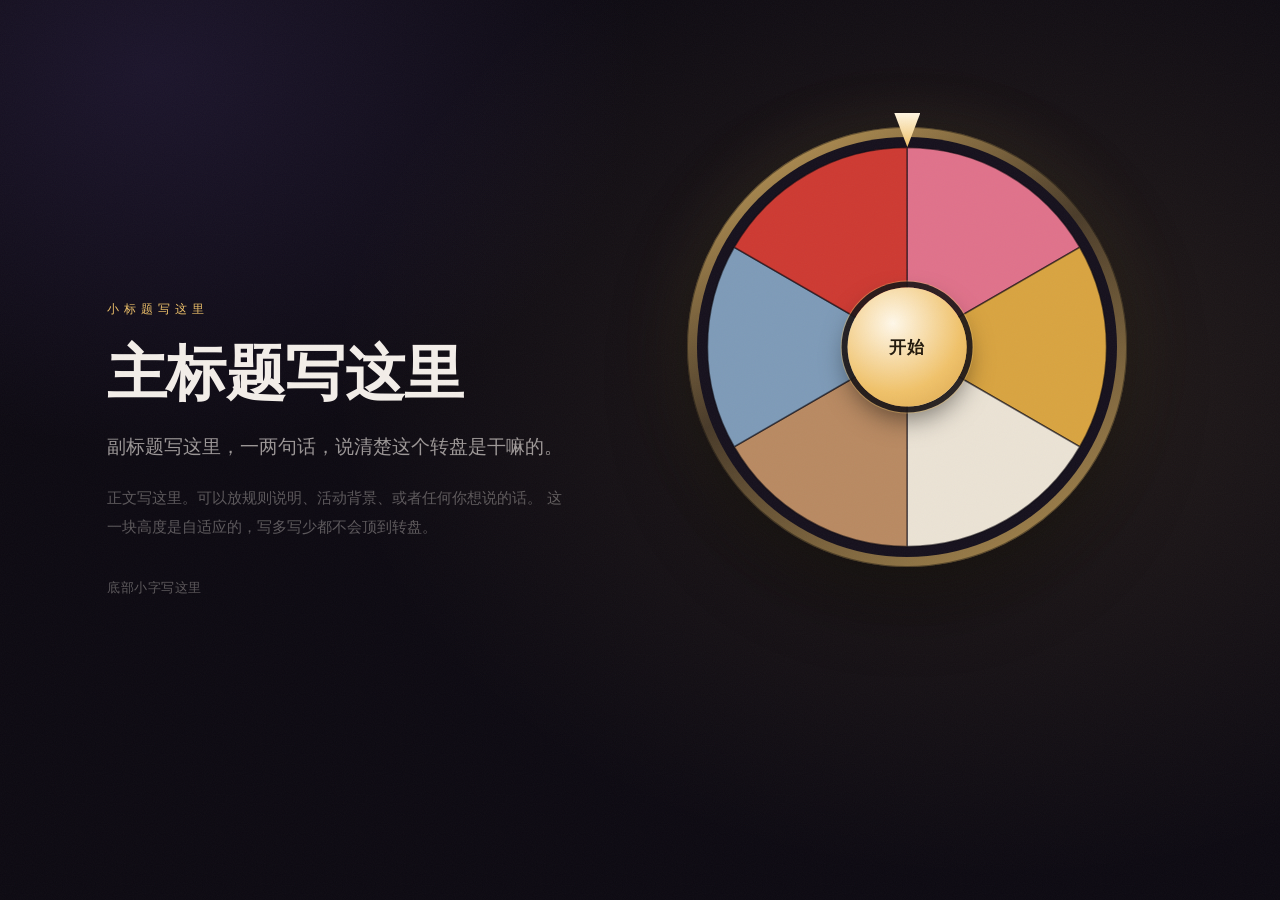
==== wheel/index.html @ 4a63dac9 "wheel: 加入六格礼物转盘，独立子页面 转盘上只有颜色，转停后才揭晓抽中的礼物和实物图。 放在 wheel/ 子目录，自带 HTML/CSS/JS 和图片，不引用站点现有的 styles.css " ====
<!DOCTYPE html>
<html lang="zh-CN">
<head>
<meta charset="UTF-8">
<meta name="viewport" content="width=device-width, initial-scale=1">
<title>转盘</title>
<link rel="stylesheet" href="styles.css">
</head>
<body>

<div class="grain" aria-hidden="true"></div>

<main class="layout">

  <!-- ══════════════════════════════════════════════════════════
       文案区 ── 左半边整块都留给文字，直接改下面的内容即可。
       每个 .slot 是一个独立文案位，鼠标移上去会显示虚线框。
       不需要的那一行，整段删掉就行，布局不会塌。
       ══════════════════════════════════════════════════════════ -->
  <section class="copy">

    <!-- 文案位 1：小标 / eyebrow -->
    <p class="slot eyebrow" data-slot="eyebrow">小标题写这里</p>

    <!-- 文案位 2：主标题 -->
    <h1 class="slot title" data-slot="title">
      主标题写这里
    </h1>

    <!-- 文案位 3：副标题 / 一句话说明 -->
    <p class="slot lead" data-slot="lead">
      副标题写这里，一两句话，说清楚这个转盘是干嘛的。
    </p>

    <!-- 文案位 4：正文段落（可以多段，复制这一行就行） -->
    <p class="slot body" data-slot="body">
      正文写这里。可以放规则说明、活动背景、或者任何你想说的话。
      这一块高度是自适应的，写多写少都不会顶到转盘。
    </p>

    <!-- 文案位 5：底部小字 / 注释 -->
    <p class="slot note" data-slot="note">底部小字写这里</p>

  </section>


  <!-- ══════════════════════════════════════════════════════════
       转盘区 ── 六等分，初始只有颜色，转停后才揭晓礼物。
       礼物、颜色、图片都在 wheel.js 顶部的 SEGMENTS 里配置。
       ══════════════════════════════════════════════════════════ -->
  <section class="stage">

    <div class="wheel-wrap">
      <div class="pointer" aria-hidden="true"></div>

      <div class="wheel-plate">
        <!-- 六个扇形由 wheel.js 生成并注入 -->
        <svg class="wheel" id="wheel" viewBox="0 0 400 400" role="img" aria-label="六等分转盘"></svg>
      </div>

      <button class="hub" id="spin" type="button">
        <span class="hub-label" id="hub-label">开始</span>
      </button>
    </div>

    <!-- 结果区：转停后揭晓。高度是预留好的，不会让页面跳动。 -->
    <div class="result" id="result" aria-live="polite">
      <div class="result-inner">
        <div class="result-photo" id="result-photo"></div>
        <div class="result-text">
          <div class="result-brand" id="result-brand"></div>
          <div class="result-value" id="result-value"></div>
          <!-- 文案位 6：礼物下面那句话（每件礼物一句，见 wheel.js 里每格的 copy 字段） -->
          <div class="slot result-copy" id="result-copy" data-slot="result"></div>
        </div>
      </div>
    </div>

  </section>

</main>

<script src="wheel.js"></script>
</body>
</html>
---- wheel/styles.css ----
/* ═══════════════════════════════════════════════════════════════
   转盘 · 样式
   扇形的颜色不在这里 —— 在 wheel.js 顶部的 SEGMENTS 里改。
   ═══════════════════════════════════════════════════════════════ */

:root {
  --bg:        #0d0a12;
  --bg-lift:   #16111d;
  --ink:       #f3eee9;
  --ink-soft:  rgba(243, 238, 233, 0.62);
  --ink-faint: rgba(243, 238, 233, 0.34);
  --gold:      #f0c26a;
  --rim:       rgba(243, 238, 233, 0.14);

  --spin-duration: 5s;
  --spin-ease: cubic-bezier(0.13, 0.87, 0.17, 1);
}

* { box-sizing: border-box; margin: 0; padding: 0; }

html, body {
  min-height: 100%;
  background: var(--bg);
  color: var(--ink);
  font-family: "PingFang SC", "Hiragino Sans GB", "Microsoft YaHei",
               "Helvetica Neue", system-ui, sans-serif;
  -webkit-font-smoothing: antialiased;
}

body {
  /* 一层很淡的光晕，让转盘所在的一侧显得有光打过来 */
  background:
    radial-gradient(120vh 90vh at 78% 42%, rgba(240, 194, 106, 0.10), transparent 62%),
    radial-gradient(90vh 70vh at 12% 8%, rgba(120, 90, 200, 0.14), transparent 60%),
    var(--bg);
  background-attachment: fixed;
}

/* 极淡的颗粒，压住大面积纯色的塑料感 */
.grain {
  position: fixed; inset: 0;
  pointer-events: none;
  z-index: 3;
  opacity: 0.035;
  background-image: url("data:image/svg+xml,%3Csvg xmlns='http://www.w3.org/2000/svg' width='140' height='140'%3E%3Cfilter id='n'%3E%3CfeTurbulence type='fractalNoise' baseFrequency='0.9' numOctaves='3'/%3E%3C/filter%3E%3Crect width='140' height='140' filter='url(%23n)'/%3E%3C/svg%3E");
}


/* ── 布局 ────────────────────────────────────────────────── */

.layout {
  max-width: 1180px;
  margin: 0 auto;
  padding: clamp(32px, 6vw, 88px) clamp(22px, 5vw, 56px);
  min-height: 100vh;
  display: grid;
  grid-template-columns: minmax(280px, 0.86fr) minmax(320px, 1fr);
  gap: clamp(32px, 6vw, 76px);
  align-items: center;
}


/* ── 文案区 ──────────────────────────────────────────────── */

.copy {
  display: flex;
  flex-direction: column;
  gap: 20px;
  max-width: 46ch;
}

/* 文案位：平时看不见框，鼠标移上去才显示虚线，方便你定位要改哪一块。
   交付时如果不想要这个提示，把下面这条 :hover 规则删掉即可。 */
.slot {
  border: 1px dashed transparent;
  border-radius: 6px;
  margin: -6px -10px;
  padding: 6px 10px;
  transition: border-color 0.2s ease;
}
.slot:hover { border-color: rgba(243, 238, 233, 0.16); }

.eyebrow {
  font-size: 12px;
  letter-spacing: 0.42em;
  text-transform: uppercase;
  color: var(--gold);
  font-weight: 500;
}

.title {
  font-size: clamp(34px, 5.4vw, 60px);
  line-height: 1.12;
  font-weight: 600;
  letter-spacing: -0.01em;
}

.lead {
  font-size: clamp(16px, 1.6vw, 19px);
  line-height: 1.72;
  color: var(--ink-soft);
}

.body {
  font-size: 15px;
  line-height: 1.9;
  color: var(--ink-faint);
}

.note {
  margin-top: 8px;
  font-size: 12.5px;
  line-height: 1.7;
  color: var(--ink-faint);
  letter-spacing: 0.04em;
}


/* ── 转盘 ────────────────────────────────────────────────── */

.stage {
  display: flex;
  flex-direction: column;
  align-items: center;
  gap: clamp(22px, 3.4vw, 38px);
}

.wheel-wrap {
  position: relative;
  width: min(78vw, 440px);
  aspect-ratio: 1;
}

/* 转盘底座：外圈金边 + 投影，让盘子看着有厚度 */
.wheel-plate {
  position: absolute;
  inset: 0;
  border-radius: 50%;
  padding: 10px;
  background: linear-gradient(150deg, rgba(240, 194, 106, 0.85), rgba(240, 194, 106, 0.22) 45%, rgba(240, 194, 106, 0.7));
  box-shadow:
    0 28px 70px rgba(0, 0, 0, 0.55),
    0 0 0 1px rgba(0, 0, 0, 0.4) inset,
    0 0 70px rgba(240, 194, 106, 0.12);
}

.wheel {
  width: 100%;
  height: 100%;
  display: block;
  border-radius: 50%;
  background: var(--bg-lift);
  transform: rotate(0deg);
  will-change: transform;
}

/* 转动 —— 只在这个 class 挂上时才有过渡，复位时才能瞬间跳回 */
.wheel.is-spinning {
  transition: transform var(--spin-duration) var(--spin-ease);
}

/* 停下后：中奖的那一格保持高亮，其余淡出 */
.wheel.is-settled .seg { opacity: 0.28; transition: opacity 0.5s ease 0.1s; }
.wheel.is-settled .seg.is-won { opacity: 1; }

.seg {
  stroke: rgba(13, 10, 18, 0.55);
  stroke-width: 1.5;
  opacity: 1;
  transition: opacity 0.4s ease;
}

/* 指针：盘子正上方，尖端朝下 */
.pointer {
  position: absolute;
  top: -14px;
  left: 50%;
  translate: -50% 0;
  width: 26px;
  height: 34px;
  z-index: 2;
  background: linear-gradient(180deg, #fff6e2, var(--gold));
  clip-path: polygon(50% 100%, 0 0, 100% 0);
  filter: drop-shadow(0 5px 10px rgba(0, 0, 0, 0.6));
  transform-origin: 50% 0;
}
.wheel-wrap.is-running .pointer { animation: tick 0.09s linear infinite; }

@keyframes tick {
  0%, 100% { rotate: 0deg; }
  50%      { rotate: -7deg; }
}

/* 中心按钮 */
.hub {
  position: absolute;
  top: 50%; left: 50%;
  translate: -50% -50%;
  width: 27%;
  aspect-ratio: 1;
  border: none;
  border-radius: 50%;
  z-index: 2;
  cursor: pointer;
  color: #22190c;
  background: radial-gradient(circle at 38% 30%, #fff8ea, var(--gold) 62%, #d9a44c);
  box-shadow:
    0 0 0 6px rgba(13, 10, 18, 0.85),
    0 0 0 7px rgba(240, 194, 106, 0.4),
    0 12px 26px rgba(0, 0, 0, 0.5);
  font-family: inherit;
  font-weight: 700;
  letter-spacing: 0.1em;
  transition: scale 0.18s ease, filter 0.18s ease;
}
.hub:hover:not(:disabled) { scale: 1.05; }
.hub:active:not(:disabled) { scale: 0.97; }
.hub:disabled { cursor: default; filter: saturate(0.5) brightness(0.8); }

.hub-label {
  font-size: clamp(14px, 2.6vw, 17px);
  /* 按钮跟着盘子一起在视觉中心，但文字不能被 SVG 的旋转带走 */
  display: block;
}


/* ── 结果区 ──────────────────────────────────────────────── */

/* 高度预留好，转之前是空的，揭晓时不会把页面顶动 */
.result {
  min-height: 168px;
  width: min(92vw, 460px);
  display: flex;
  align-items: center;
  justify-content: center;
}

.result-inner {
  display: flex;
  align-items: center;
  gap: 22px;
  text-align: left;
  opacity: 0;
  translate: 0 14px;
  transition: opacity 0.5s ease, translate 0.5s ease;
}
.result.is-visible .result-inner { opacity: 1; translate: 0 0; }

/* 实物图。产品图都是白底的，所以给它一张白卡片托住 ——
   与其把白底抠掉（祖玛珑那瓶是透明玻璃，抠了就废了），
   不如让它看起来本来就是一张礼物卡。 */
.result-photo {
  flex: none;
  width: 108px;
  height: 108px;
  border-radius: 16px;
  overflow: hidden;
  background: #fff;
  display: grid;
  place-items: center;
  box-shadow: 0 12px 30px rgba(0, 0, 0, 0.45), 0 0 0 1px rgba(240, 194, 106, 0.28);
}
.result-photo img {
  width: 100%;
  height: 100%;
  object-fit: contain;   /* 产品要完整，不能被裁掉 */
}

/* 信 和 红包 没有实物图，用这一格的颜色配个图形或一个字 */
.result-photo.is-drawn {
  font-family: "Songti SC", "STSong", serif;
  font-size: 46px;
  color: #fff;
  text-shadow: 0 2px 10px rgba(0, 0, 0, 0.28);
}
.result-photo.is-drawn svg {
  width: 56%;
  height: 56%;
  filter: drop-shadow(0 2px 8px rgba(0, 0, 0, 0.22));
}

.result-text { min-width: 0; }

/* 品牌小字：礼物名上面那行 */
.result-brand {
  font-size: 11.5px;
  letter-spacing: 0.34em;
  text-transform: uppercase;
  color: var(--ink-faint);
  margin-bottom: 10px;
  min-height: 1em;   /* 没有品牌的格子也占住这行，揭晓时礼物名不会上下跳 */
}

/* 礼物名。整页都是无衬线，只有揭晓这一下用衬线 ——
   让它读起来像礼物卡上的字，而不是系统提示。
   不用 Google Fonts：国内网络下常加载不出来，宁可用系统里就有的宋体/Georgia。 */
.result-value {
  font-family: "Songti SC", "STSong", Georgia, "Times New Roman", serif;
  font-size: clamp(26px, 3.6vw, 36px);
  font-weight: 600;
  line-height: 1.18;
  letter-spacing: 0.01em;
  color: var(--gold);
  text-shadow: 0 0 42px rgba(240, 194, 106, 0.35);
  text-wrap: balance;
}

.result-copy {
  margin-top: 14px;
  font-size: 15px;
  line-height: 1.7;
  color: var(--ink-soft);
  min-height: 1.7em;
}


/* ── 窄屏 ────────────────────────────────────────────────── */

@media (max-width: 880px) {
  .layout {
    grid-template-columns: 1fr;
    gap: 40px;
    align-items: start;
    padding-top: 46px;
    padding-bottom: 56px;
  }
  .copy { max-width: none; }
  .stage { order: 2; }
  .wheel-wrap { width: min(84vw, 400px); margin: 0 auto; }
  .result { min-height: 156px; }
  .result-photo { width: 92px; height: 92px; border-radius: 14px; }
  .result-photo.is-drawn { font-size: 40px; }
  .result-inner { gap: 18px; }
}

@media (prefers-reduced-motion: reduce) {
  :root { --spin-duration: 1.2s; }
  .pointer { animation: none !important; }
}
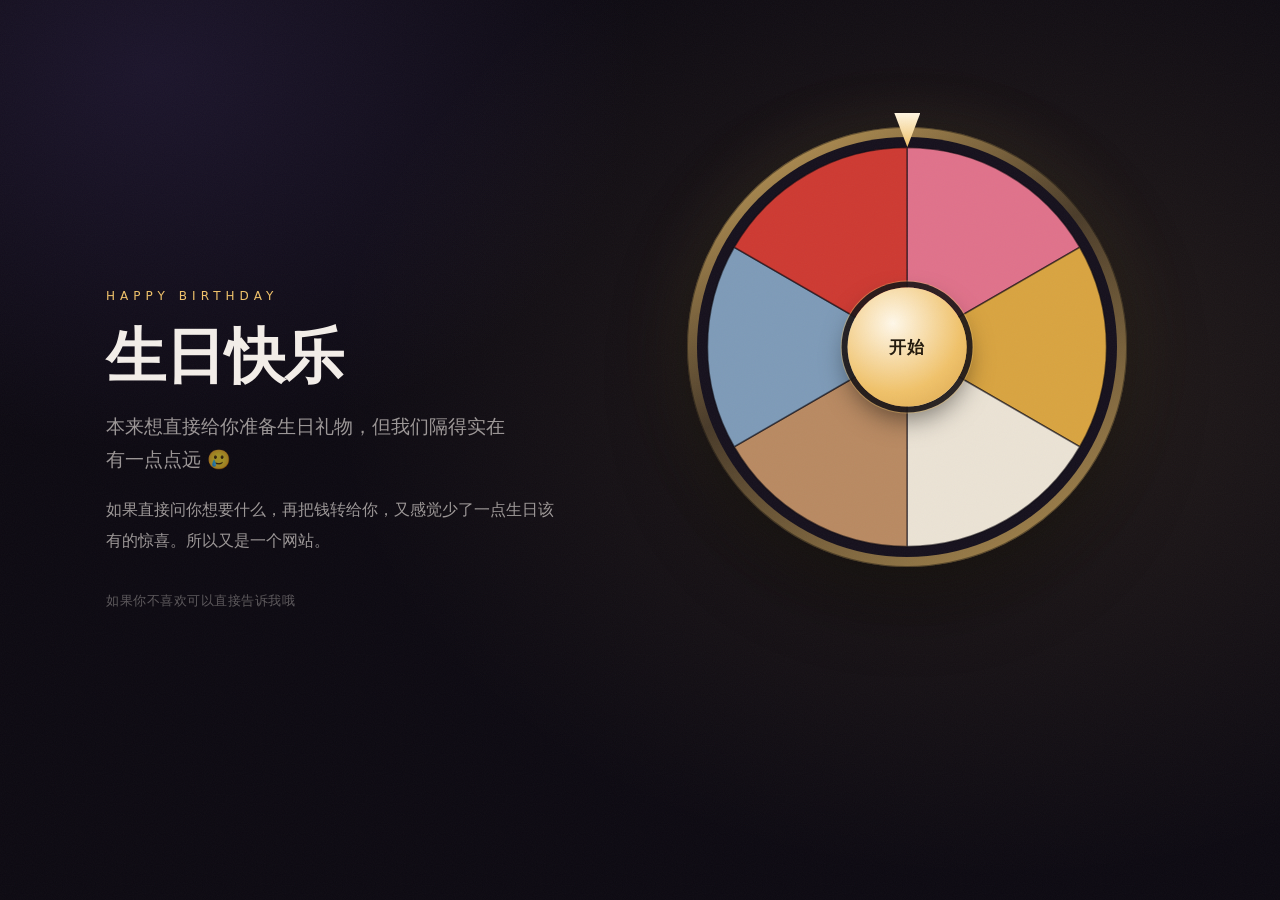
==== commit 6e4fa03f: "wheel: 写入生日文案 - 主页五个文案位填上真文案，页面标题改为「生日快乐」 - 撤掉文案位 hover 显示虚线框的编辑提示 —— 真文案进来之后，   那个提示对收到链接的人来说只会像 bu" ====
--- a/wheel/index.html
+++ b/wheel/index.html
@@ -3,7 +3,7 @@
 <head>
 <meta charset="UTF-8">
 <meta name="viewport" content="width=device-width, initial-scale=1">
-<title>转盘</title>
+<title>生日快乐</title>
 <link rel="stylesheet" href="styles.css">
 </head>
 <body>
@@ -20,26 +20,24 @@
   <section class="copy">
 
     <!-- 文案位 1：小标 / eyebrow -->
-    <p class="slot eyebrow" data-slot="eyebrow">小标题写这里</p>
+    <p class="slot eyebrow" data-slot="eyebrow">Happy Birthday</p>
 
     <!-- 文案位 2：主标题 -->
     <h1 class="slot title" data-slot="title">
-      主标题写这里
+      生日快乐
     </h1>
 
     <!-- 文案位 3：副标题 / 一句话说明 -->
     <p class="slot lead" data-slot="lead">
-      副标题写这里，一两句话，说清楚这个转盘是干嘛的。
+      <!-- nowrap 是为了不让「一点点远」在换行处被劈成「一点 / 点远」 -->
+      本来想直接给你准备生日礼物，但我们隔得实在<span class="nb">有一点点远 🥲</span>
     </p>
 
     <!-- 文案位 4：正文段落（可以多段，复制这一行就行） -->
-    <p class="slot body" data-slot="body">
-      正文写这里。可以放规则说明、活动背景、或者任何你想说的话。
-      这一块高度是自适应的，写多写少都不会顶到转盘。
-    </p>
+    <p class="slot body" data-slot="body">如果直接问你想要什么，再把钱转给你，又感觉少了一点生日该有的惊喜。所以又是一个网站。</p>
 
     <!-- 文案位 5：底部小字 / 注释 -->
-    <p class="slot note" data-slot="note">底部小字写这里</p>
+    <p class="slot note" data-slot="note">如果你不喜欢可以直接告诉我哦</p>
 
   </section>
 
--- a/wheel/styles.css
+++ b/wheel/styles.css
@@ -69,16 +69,13 @@
   max-width: 46ch;
 }
 
-/* 文案位：平时看不见框，鼠标移上去才显示虚线，方便你定位要改哪一块。
-   交付时如果不想要这个提示，把下面这条 :hover 规则删掉即可。 */
+/* 文案位。之前 hover 会显示一圈虚线方便定位，现在真文案已经写进去了，
+   那个提示对收到链接的人来说只会像 bug，所以撤掉了。 */
 .slot {
-  border: 1px dashed transparent;
   border-radius: 6px;
   margin: -6px -10px;
   padding: 6px 10px;
-  transition: border-color 0.2s ease;
-}
-.slot:hover { border-color: rgba(243, 238, 233, 0.16); }
+}
 
 .eyebrow {
   font-size: 12px;
@@ -101,11 +98,14 @@
   color: var(--ink-soft);
 }
 
+/* 正文承的是真正想说的那几句话，之前那档灰太淡了，提到和副标题同一档 */
 .body {
-  font-size: 15px;
-  line-height: 1.9;
-  color: var(--ink-faint);
-}
+  font-size: 15.5px;
+  line-height: 1.95;
+  color: var(--ink-soft);
+}
+
+.nb { white-space: nowrap; }
 
 .note {
   margin-top: 8px;
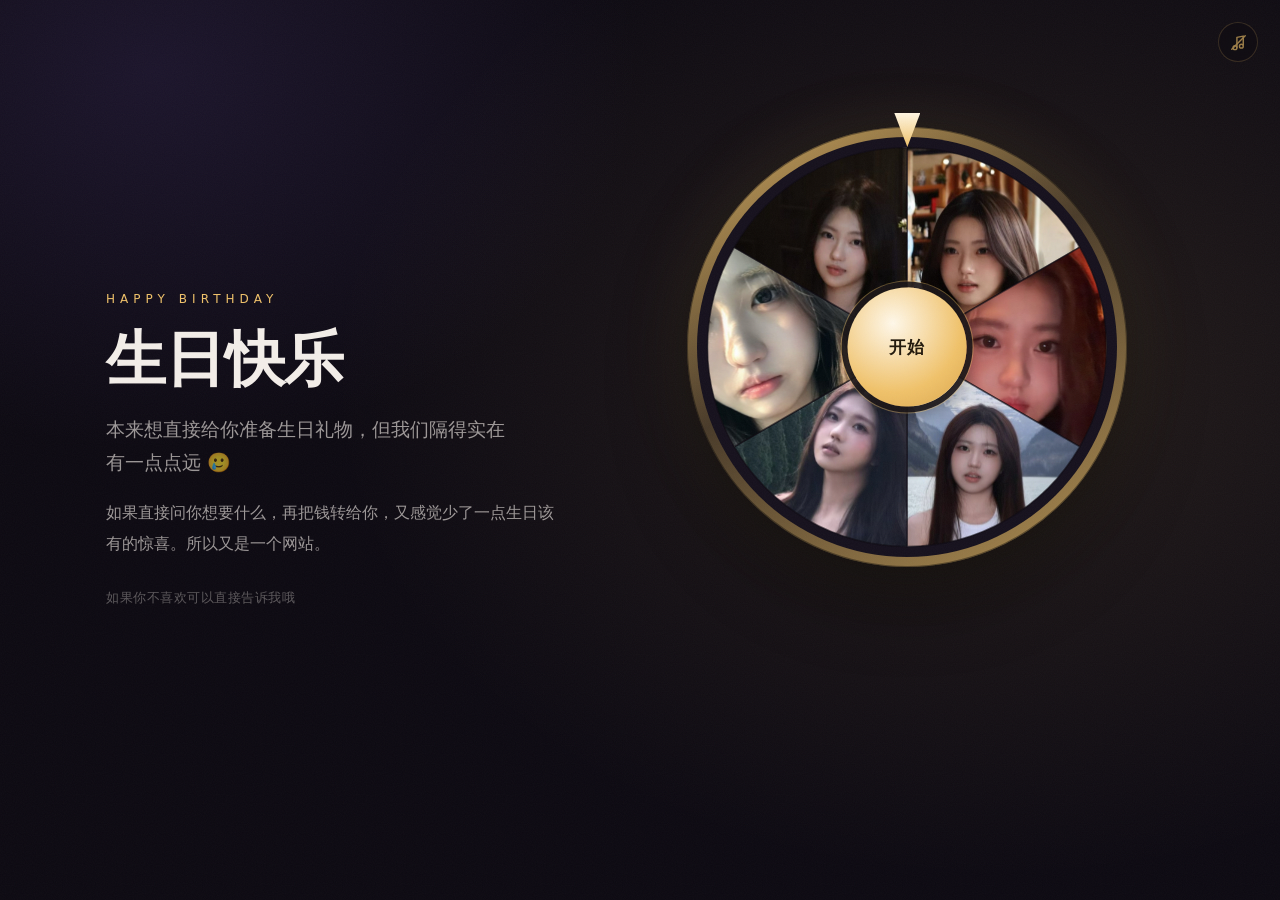
==== commit 812d4893: "wheel: 加背景音乐 浏览器一律禁止带声音的自动播放，所以没写 autoplay —— 改成她点「开始」 转盘的那一下作为触发，音乐从那一刻淡入（1.6 秒到 0.55 音量），循环播。 右上角一" ====
--- a/wheel/index.html
+++ b/wheel/index.html
@@ -9,6 +9,20 @@
 <body>
 
 <div class="grain" aria-hidden="true"></div>
+
+<!-- 背景音乐。浏览器一律禁止带声音的自动播放，所以不写 autoplay ——
+     由她点「开始」的那一下（或者点右上角这个按钮）来触发，见 wheel.js。 -->
+<audio id="bgm" src="audio/music.m4a" loop preload="auto"></audio>
+
+<button class="sound" id="sound" type="button" aria-label="打开或关闭音乐" aria-pressed="false">
+  <svg viewBox="0 0 24 24" fill="none" stroke="currentColor" stroke-width="1.8"
+       stroke-linecap="round" stroke-linejoin="round" aria-hidden="true">
+    <path d="M10 18.5V5.5l8-1.6v11.1"/>
+    <circle cx="7.6" cy="18.6" r="2.4"/>
+    <circle cx="15.6" cy="16.6" r="2.4"/>
+    <line class="slash" x1="3.5" y1="20.5" x2="20.5" y2="3.5"/>
+  </svg>
+</button>
 
 <main class="layout">
 
@@ -68,7 +82,8 @@
         <div class="result-text">
           <div class="result-brand" id="result-brand"></div>
           <div class="result-value" id="result-value"></div>
-          <!-- 文案位 6：礼物下面那句话（每件礼物一句，见 wheel.js 里每格的 copy 字段） -->
+          <!-- 只有「信」那格会用到（wheel.js 里的 copy 字段）。
+               其余五格是空的，这一行整行不出现。 -->
           <div class="slot result-copy" id="result-copy" data-slot="result"></div>
         </div>
       </div>
--- a/wheel/styles.css
+++ b/wheel/styles.css
@@ -44,6 +44,40 @@
   opacity: 0.035;
   background-image: url("data:image/svg+xml,%3Csvg xmlns='http://www.w3.org/2000/svg' width='140' height='140'%3E%3Cfilter id='n'%3E%3CfeTurbulence type='fractalNoise' baseFrequency='0.9' numOctaves='3'/%3E%3C/filter%3E%3Crect width='140' height='140' filter='url(%23n)'/%3E%3C/svg%3E");
 }
+
+
+/* ── 音乐开关 ────────────────────────────────────────────── */
+
+/* 右上角。默认是「关」的样子（带斜杠），因为音乐还没响 ——
+   别让她以为在放歌却听不见。 */
+.sound {
+  position: fixed;
+  top: clamp(14px, 2.4vw, 22px);
+  right: clamp(14px, 2.4vw, 22px);
+  z-index: 5;
+  width: 40px;
+  height: 40px;
+  display: grid;
+  place-items: center;
+  border: 1px solid rgba(240, 194, 106, 0.28);
+  border-radius: 50%;
+  cursor: pointer;
+  color: var(--gold);
+  background: rgba(13, 10, 18, 0.55);
+  backdrop-filter: blur(6px);
+  -webkit-backdrop-filter: blur(6px);
+  opacity: 0.62;
+  transition: opacity 0.2s ease, scale 0.18s ease;
+}
+.sound:hover { opacity: 1; }
+.sound:active { scale: 0.94; }
+.sound:focus-visible { outline: 2px solid var(--gold); outline-offset: 3px; }
+.sound svg { width: 19px; height: 19px; }
+
+/* 音乐响着的时候把斜杠收掉，并且不再压暗 */
+.sound.is-on { opacity: 0.9; }
+.sound.is-on .slash { opacity: 0; }
+.slash { transition: opacity 0.2s ease; }
 
 
 /* ── 布局 ────────────────────────────────────────────────── */
@@ -69,13 +103,9 @@
   max-width: 46ch;
 }
 
-/* 文案位。之前 hover 会显示一圈虚线方便定位，现在真文案已经写进去了，
-   那个提示对收到链接的人来说只会像 bug，所以撤掉了。 */
-.slot {
-  border-radius: 6px;
-  margin: -6px -10px;
-  padding: 6px 10px;
-}
+/* .slot 现在只是个标记，用来在 HTML 里认出哪几块是文案位，不带样式。
+   （原本它有一圈负 margin，是给 hover 虚线框留的边距；虚线框删掉之后
+   那圈负 margin 就成了纯粹的溢出源 —— 窄屏上会把文字顶出屏幕 10px。） */
 
 .eyebrow {
   font-size: 12px;
@@ -137,6 +167,10 @@
   inset: 0;
   border-radius: 50%;
   padding: 10px;
+  /* 必须裁掉：里面那个 SVG 是正方形，转起来之后它的外接框最多会胀到 √2 倍，
+     虽然不影响布局，但会把可滚动区域撑大 —— 手机上转完一次页面就能横着滑。
+     SVG 本身已经是个圆，裁掉的部分本来就看不见。 */
+  overflow: hidden;
   background: linear-gradient(150deg, rgba(240, 194, 106, 0.85), rgba(240, 194, 106, 0.22) 45%, rgba(240, 194, 106, 0.7));
   box-shadow:
     0 28px 70px rgba(0, 0, 0, 0.55),
@@ -160,7 +194,7 @@
 }
 
 /* 停下后：中奖的那一格保持高亮，其余淡出 */
-.wheel.is-settled .seg { opacity: 0.28; transition: opacity 0.5s ease 0.1s; }
+.wheel.is-settled .seg { opacity: 0.34; transition: opacity 0.5s ease 0.1s; }
 .wheel.is-settled .seg.is-won { opacity: 1; }
 
 .seg {
@@ -305,13 +339,15 @@
   text-wrap: balance;
 }
 
+/* 只有「信」那格用得上。其余五格没有这行，:empty 让它整行消失，
+   不占位、不留空档 —— 东西就是东西，不配文案。 */
 .result-copy {
   margin-top: 14px;
   font-size: 15px;
   line-height: 1.7;
   color: var(--ink-soft);
-  min-height: 1.7em;
-}
+}
+.result-copy:empty { display: none; }
 
 
 /* ── 窄屏 ────────────────────────────────────────────────── */
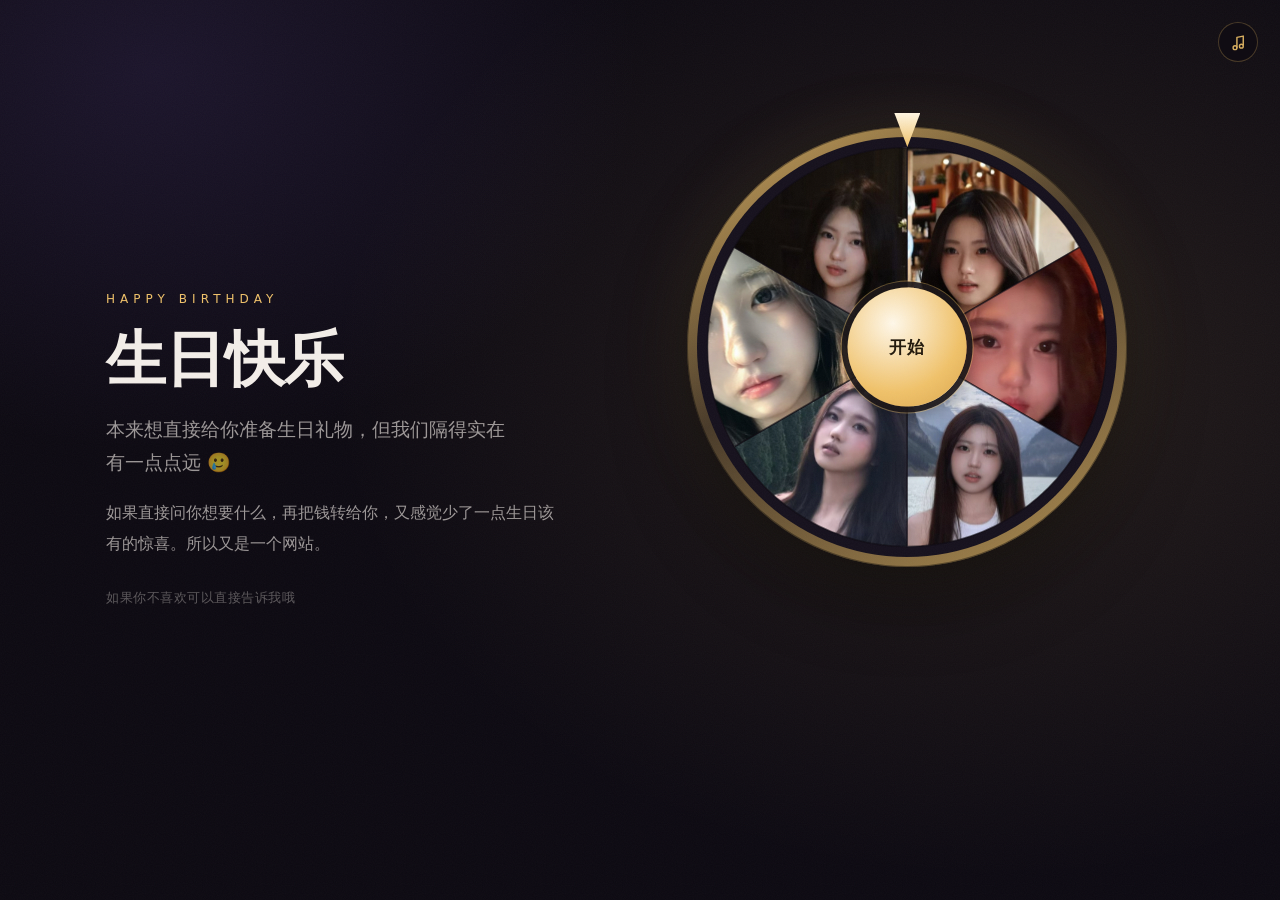
==== commit f890ddbd: "wheel: 音乐默认打开，按钮显示的是意愿而不是当前是否在响 之前按钮反映的是 bgm.paused，所以进页面显示成「关」。现在按钮只反映 wantsMusic，默认 true；页面上第一次任何点" ====
--- a/wheel/index.html
+++ b/wheel/index.html
@@ -10,11 +10,11 @@
 
 <div class="grain" aria-hidden="true"></div>
 
-<!-- 背景音乐。浏览器一律禁止带声音的自动播放，所以不写 autoplay ——
-     由她点「开始」的那一下（或者点右上角这个按钮）来触发，见 wheel.js。 -->
+<!-- 背景音乐。默认是开的，但浏览器一律禁止带声音的自动播放，所以不写 autoplay ——
+     页面上第一次任何点击/触摸都会把它接上，见 wheel.js。 -->
 <audio id="bgm" src="audio/music.m4a" loop preload="auto"></audio>
 
-<button class="sound" id="sound" type="button" aria-label="打开或关闭音乐" aria-pressed="false">
+<button class="sound is-on" id="sound" type="button" aria-label="打开或关闭音乐" aria-pressed="true">
   <svg viewBox="0 0 24 24" fill="none" stroke="currentColor" stroke-width="1.8"
        stroke-linecap="round" stroke-linejoin="round" aria-hidden="true">
     <path d="M10 18.5V5.5l8-1.6v11.1"/>
--- a/wheel/styles.css
+++ b/wheel/styles.css
@@ -48,8 +48,8 @@
 
 /* ── 音乐开关 ────────────────────────────────────────────── */
 
-/* 右上角。默认是「关」的样子（带斜杠），因为音乐还没响 ——
-   别让她以为在放歌却听不见。 */
+/* 右上角。默认就是「开」（.is-on，不带斜杠）—— 显示的是她的意愿，
+   不是「此刻是不是真的在响」。只有她手动点了才变成带斜杠的关。 */
 .sound {
   position: fixed;
   top: clamp(14px, 2.4vw, 22px);
@@ -74,7 +74,7 @@
 .sound:focus-visible { outline: 2px solid var(--gold); outline-offset: 3px; }
 .sound svg { width: 19px; height: 19px; }
 
-/* 音乐响着的时候把斜杠收掉，并且不再压暗 */
+/* 开着的时候把斜杠收掉，并且不再压暗 */
 .sound.is-on { opacity: 0.9; }
 .sound.is-on .slash { opacity: 0; }
 .slash { transition: opacity 0.2s ease; }
